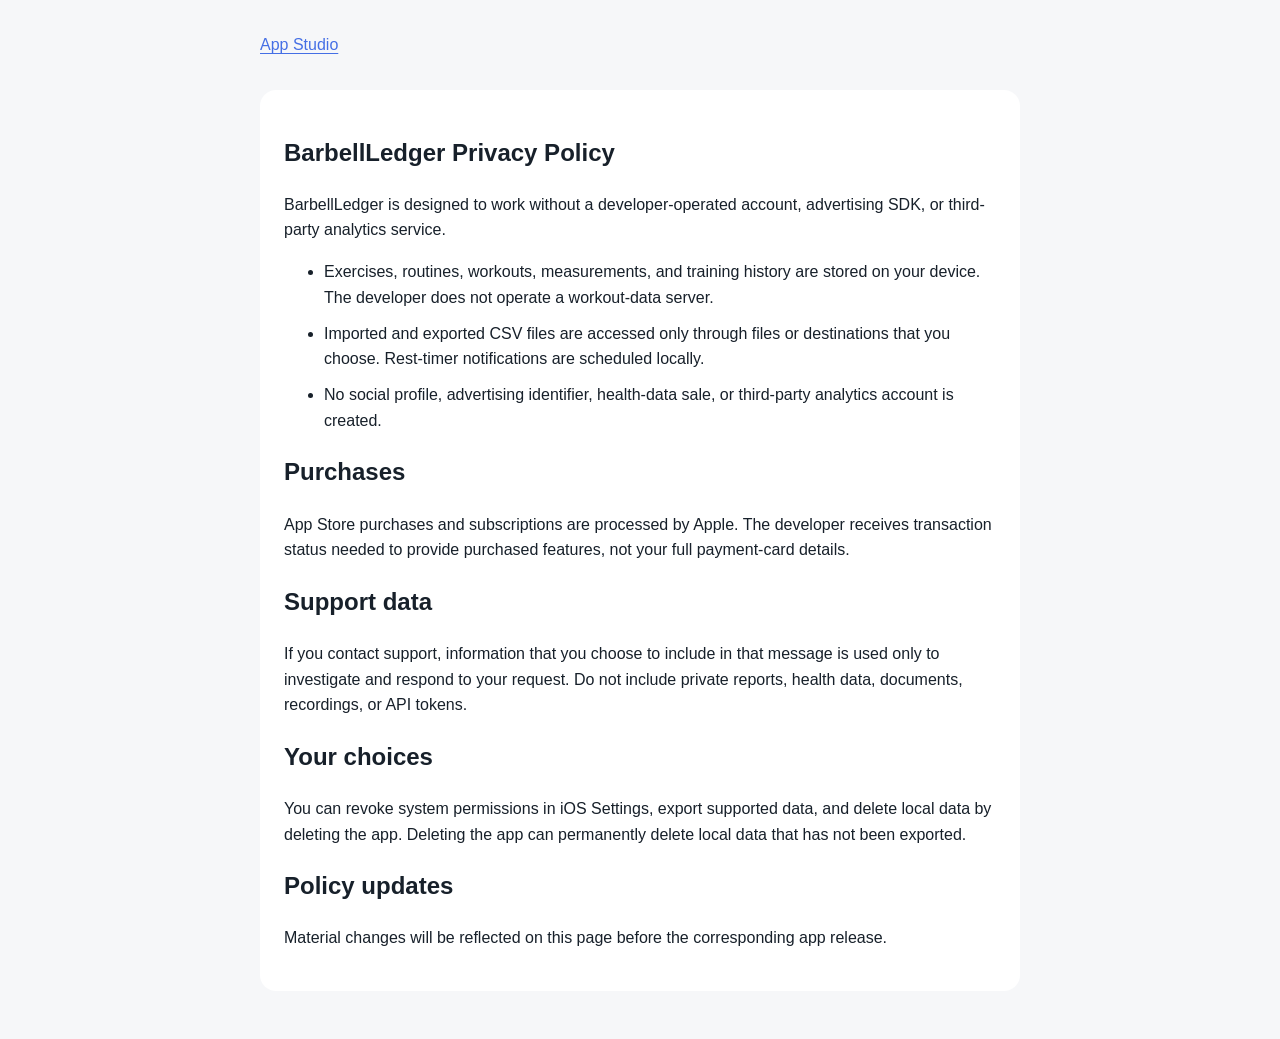
==== docs/barbellledger/privacy.html @ 88c1a194 "Initial iOS app workspace and support site" ====
<!doctype html>
<html lang="en">
<head>
<meta charset="utf-8">
<meta name="viewport" content="width=device-width, initial-scale=1">
<meta name="color-scheme" content="light dark">
<title>BarbellLedger Privacy</title>
<link rel="stylesheet" href="../styles.css">
</head>
<body><main><nav><a href="../index.html">App Studio</a></nav><section><h1>BarbellLedger Privacy Policy</h1>
<p>BarbellLedger is designed to work without a developer-operated account, advertising SDK, or third-party analytics service.</p>
<ul><li>Exercises, routines, workouts, measurements, and training history are stored on your device. The developer does not operate a workout-data server.</li><li>Imported and exported CSV files are accessed only through files or destinations that you choose. Rest-timer notifications are scheduled locally.</li><li>No social profile, advertising identifier, health-data sale, or third-party analytics account is created.</li></ul>
<h2>Purchases</h2><p>App Store purchases and subscriptions are processed by Apple. The developer receives transaction status needed to provide purchased features, not your full payment-card details.</p>
<h2>Support data</h2><p>If you contact support, information that you choose to include in that message is used only to investigate and respond to your request. Do not include private reports, health data, documents, recordings, or API tokens.</p>
<h2>Your choices</h2><p>You can revoke system permissions in iOS Settings, export supported data, and delete local data by deleting the app. Deleting the app can permanently delete local data that has not been exported.</p>
<h2>Policy updates</h2><p>Material changes will be reflected on this page before the corresponding app release.</p></section></main></body>
</html>
---- docs/styles.css ----
:root{font-family:-apple-system,BlinkMacSystemFont,'Segoe UI',sans-serif;line-height:1.6;color:#17202a;background:#f6f7f9}body{margin:0}main{max-width:760px;margin:auto;padding:2rem}nav{margin-bottom:2rem}a{color:#456fe5;text-underline-offset:.2em}section{background:white;border-radius:1rem;padding:1.5rem;margin:1rem 0}li{margin:.65rem 0}.notice{padding:1rem;border:1px solid #a6adb8;border-radius:.75rem}@media(prefers-color-scheme:dark){:root{color:#edf1f5;background:#111418}section{background:#1d2228}a{color:#9db7ff}}@media(max-width:600px){main{padding:1rem}}
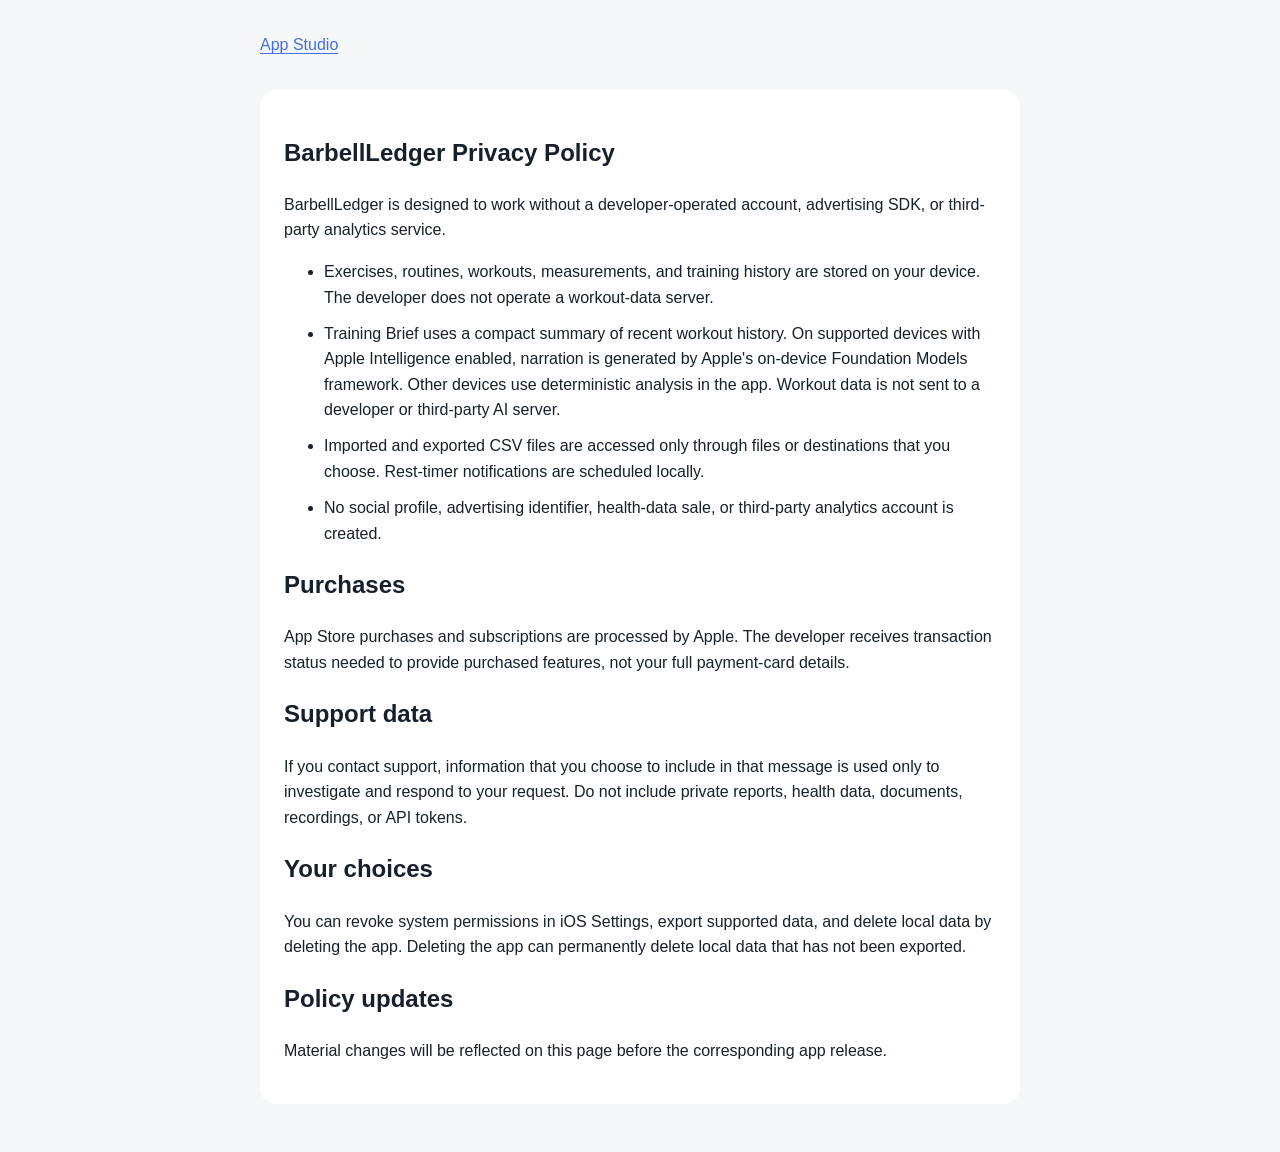
==== commit e59eb503: "Update BarbellLedger privacy for AI Training Brief" ====
--- a/docs/barbellledger/privacy.html
+++ b/docs/barbellledger/privacy.html
@@ -9,7 +9,7 @@
 </head>
 <body><main><nav><a href="../index.html">App Studio</a></nav><section><h1>BarbellLedger Privacy Policy</h1>
 <p>BarbellLedger is designed to work without a developer-operated account, advertising SDK, or third-party analytics service.</p>
-<ul><li>Exercises, routines, workouts, measurements, and training history are stored on your device. The developer does not operate a workout-data server.</li><li>Imported and exported CSV files are accessed only through files or destinations that you choose. Rest-timer notifications are scheduled locally.</li><li>No social profile, advertising identifier, health-data sale, or third-party analytics account is created.</li></ul>
+<ul><li>Exercises, routines, workouts, measurements, and training history are stored on your device. The developer does not operate a workout-data server.</li><li>Training Brief uses a compact summary of recent workout history. On supported devices with Apple Intelligence enabled, narration is generated by Apple&#x27;s on-device Foundation Models framework. Other devices use deterministic analysis in the app. Workout data is not sent to a developer or third-party AI server.</li><li>Imported and exported CSV files are accessed only through files or destinations that you choose. Rest-timer notifications are scheduled locally.</li><li>No social profile, advertising identifier, health-data sale, or third-party analytics account is created.</li></ul>
 <h2>Purchases</h2><p>App Store purchases and subscriptions are processed by Apple. The developer receives transaction status needed to provide purchased features, not your full payment-card details.</p>
 <h2>Support data</h2><p>If you contact support, information that you choose to include in that message is used only to investigate and respond to your request. Do not include private reports, health data, documents, recordings, or API tokens.</p>
 <h2>Your choices</h2><p>You can revoke system permissions in iOS Settings, export supported data, and delete local data by deleting the app. Deleting the app can permanently delete local data that has not been exported.</p>
